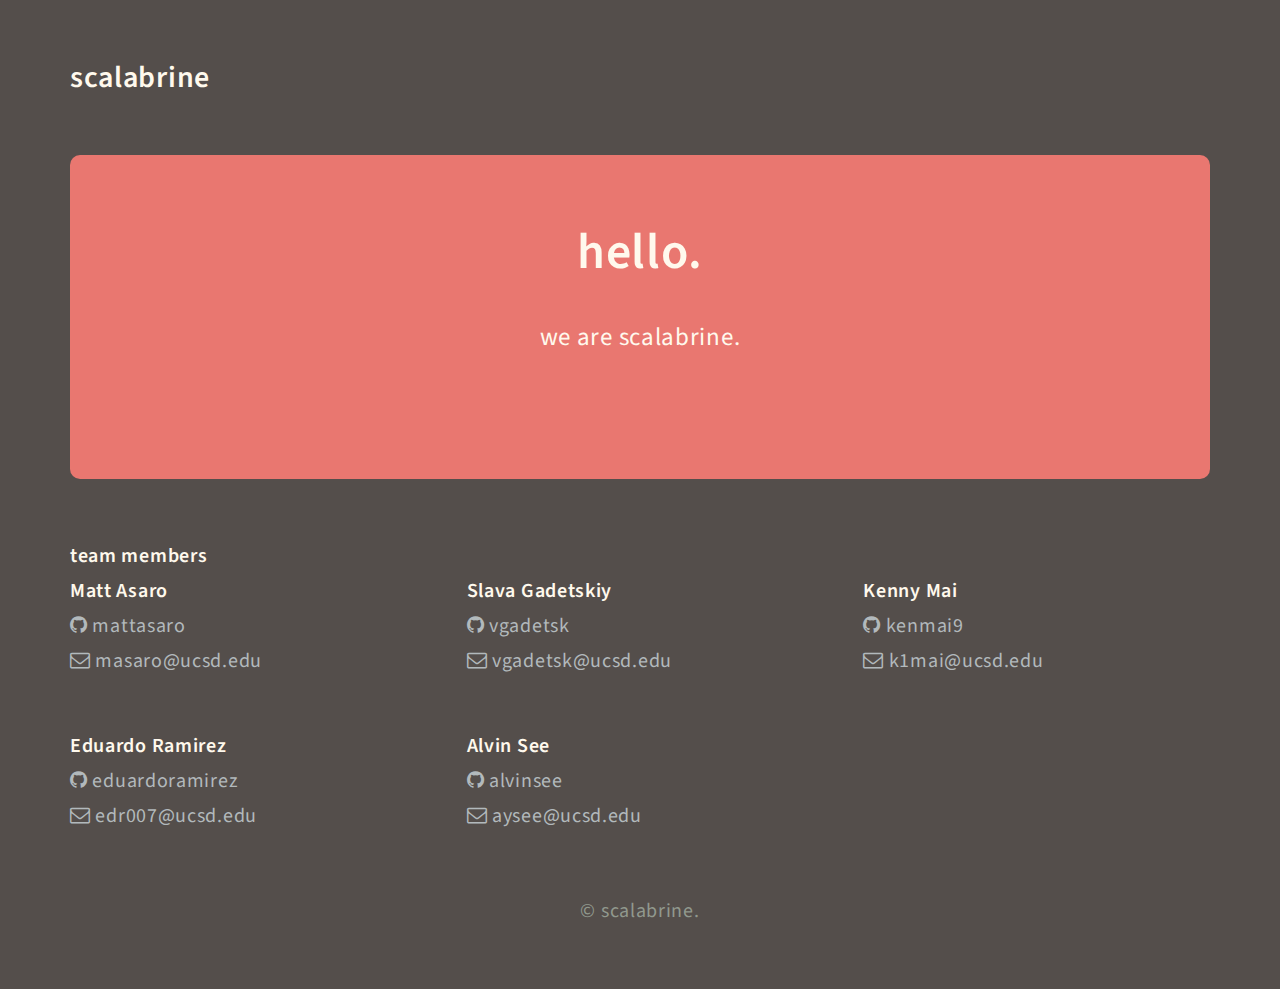
==== index.html @ 69d99161 "piwik update" ====
<!DOCTYPE HTML>
<html>
   <head>
      <title>scalabrine | team 16</title>
      <meta charset="utf-8">
      <link href="http://fonts.googleapis.com/css?family=Source+Sans+Pro:300,300italic,600%7CSource+Code+Pro" rel="stylesheet" />
      <link href="/favicon.ico" rel="shortcut icon" type="image/x-icon" />
      <!--[if lte IE 8]><script src="js/html5shiv.js" type="text/javascript"></script><![endif]-->
      <script src="/js/skel.min.js"></script>
      <script>
      skel.init({
         prefix: '/css/style',
         preloadStyleSheets: true,
         resetCSS: true,
         boxModel: 'border',
         grid: { gutters: 30 },
         breakpoints: {
            wide: { range: '1200-', containers: 1140, grid: { gutters: 50 } },
            narrow: { range: '481-1199', containers: 960 },
            mobile: { range: '-480', containers: 'fluid', lockViewport: true, grid: { collapse: true } }
         }
      });
      document.write('<link rel="stylesheet" href="css/font-awesome.min.css">')
      </script>
   </head>
   <body>
      <div class="container">
         <!-- Header -->
         <header role="banner">
            <div id="header" class="row">
               <div class="4u">
                  <h1>scalabrine</h1>
               </div>
            </div>
         </header>
         <!-- Hero -->
         <section id="hero">
               <h2>hello.</h2>
               <p>we are scalabrine.</p>
         </section>
         <!-- Main -->
         <article>
            <h3>team members</h3>
            <div class="row">
               <section class="4u">
                  <h4>Matt Asaro</h4>
                  <p><i class="fa fa-github"></i> mattasaro</p>
                  <p><i class="fa fa-envelope-o"></i> masaro@ucsd.edu</p>
               </section>
               <section class="4u">
                  <h4>Slava Gadetskiy</h4>
                  <p><i class="fa fa-github"></i> vgadetsk</p>
                  <p><i class="fa fa-envelope-o"></i> vgadetsk@ucsd.edu</p>
               </section>
               <section class="4u">
                  <h4>Kenny Mai</h4>
                  <p><i class="fa fa-github"></i> kenmai9</p>
                  <p><i class="fa fa-envelope-o"></i> k1mai@ucsd.edu</p>
               </section>
            </div>
            <div class="row">
               <section class="4u">
                  <h4>Eduardo Ramirez</h4>
                  <p><i class="fa fa-github"></i> eduardoramirez</p>
                  <p><i class="fa fa-envelope-o"></i> edr007@ucsd.edu</p>
               </section>
               <section class="4u">
                  <h4>Alvin See</h4>
                  <p><i class="fa fa-github"></i> alvinsee</p>
                  <p><i class="fa fa-envelope-o"></i> aysee@ucsd.edu</p>
               </section>
            </div>
         </article>
         <!-- Footer -->
         <footer>
            <div id="footer">
               &copy; scalabrine.
            </div>
         </footer>
      </div>

   <!-- Piwik -->
   <script type="text/javascript">
       var _paq = _paq || [];
       _paq.push(['trackPageView']);
      _paq.push(['enableLinkTracking']);
         (function() {
            var u=(("https:" == document.location.protocol) ? "https" : "http") + "://104.131.195.41/piwik/";
            _paq.push(['setTrackerUrl', u+'piwik.php']);
            _paq.push(['setSiteId', 1]);
             var d=document, g=d.createElement('script'), s=d.getElementsByTagName('script')[0]; g.type='text/javascript';
                   g.defer=true; g.async=true; g.src=u+'piwik.js'; s.parentNode.insertBefore(g,s);
            })();
   </script>
   <noscript><p><img src="http://104.131.195.41/piwik/piwik.php?idsite=1" style="border:0;" alt="" /></p></noscript>
   <!-- End Piwik Code -->


   </body>
</html>
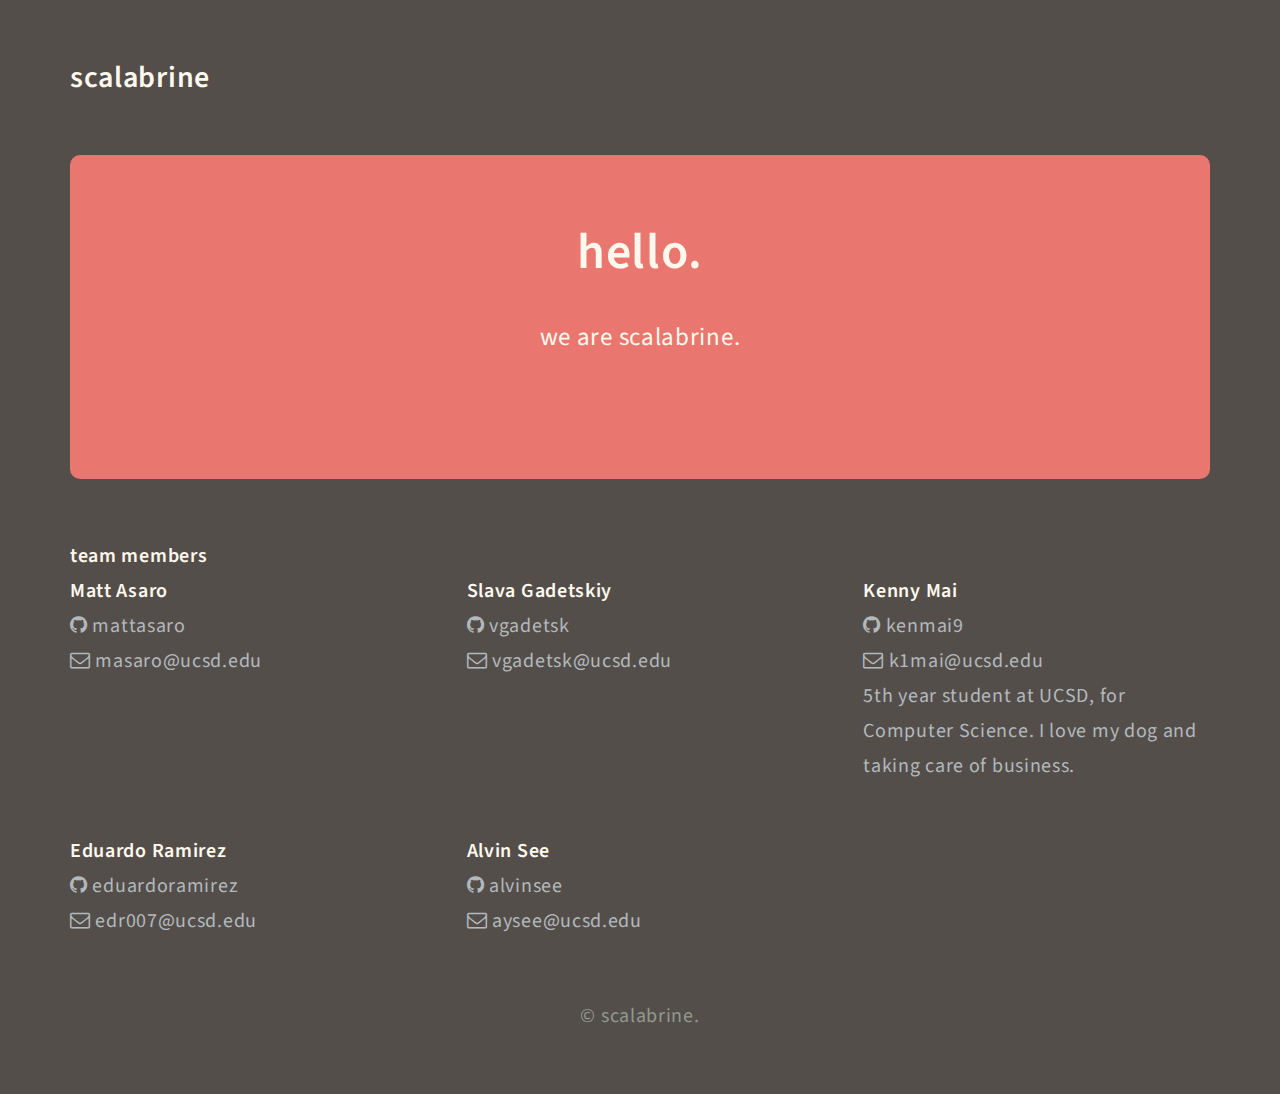
==== commit e583d8f0: "Testing adding a profile to Kenny" ====
--- a/index.html
+++ b/index.html
@@ -4,7 +4,7 @@
       <title>scalabrine | team 16</title>
       <meta charset="utf-8">
       <link href="http://fonts.googleapis.com/css?family=Source+Sans+Pro:300,300italic,600%7CSource+Code+Pro" rel="stylesheet" />
-      <link href="/favicon.ico" rel="shortcut icon" type="image/x-icon" />
+      <link href="images/favicon.ico" rel="shortcut icon" type="image/x-icon" />
       <!--[if lte IE 8]><script src="js/html5shiv.js" type="text/javascript"></script><![endif]-->
       <script src="/js/skel.min.js"></script>
       <script>
@@ -56,6 +56,7 @@
                   <h4>Kenny Mai</h4>
                   <p><i class="fa fa-github"></i> kenmai9</p>
                   <p><i class="fa fa-envelope-o"></i> k1mai@ucsd.edu</p>
+                  <p>5th year student at UCSD, for Computer Science. I love my dog and taking care of business. </p>
                </section>
             </div>
             <div class="row">
@@ -85,14 +86,14 @@
        _paq.push(['trackPageView']);
       _paq.push(['enableLinkTracking']);
          (function() {
-            var u=(("https:" == document.location.protocol) ? "https" : "http") + "://104.131.195.41/piwik/";
+            var u=(("https:" == document.location.protocol) ? "https" : "http") + "://104.131.195.41:9091/piwik/";
             _paq.push(['setTrackerUrl', u+'piwik.php']);
             _paq.push(['setSiteId', 1]);
              var d=document, g=d.createElement('script'), s=d.getElementsByTagName('script')[0]; g.type='text/javascript';
                    g.defer=true; g.async=true; g.src=u+'piwik.js'; s.parentNode.insertBefore(g,s);
             })();
    </script>
-   <noscript><p><img src="http://104.131.195.41/piwik/piwik.php?idsite=1" style="border:0;" alt="" /></p></noscript>
+   <noscript><p><img src="http://104.131.195.41:9091/piwik/piwik.php?idsite=1" style="border:0;" alt="" /></p></noscript>
    <!-- End Piwik Code -->
 
 
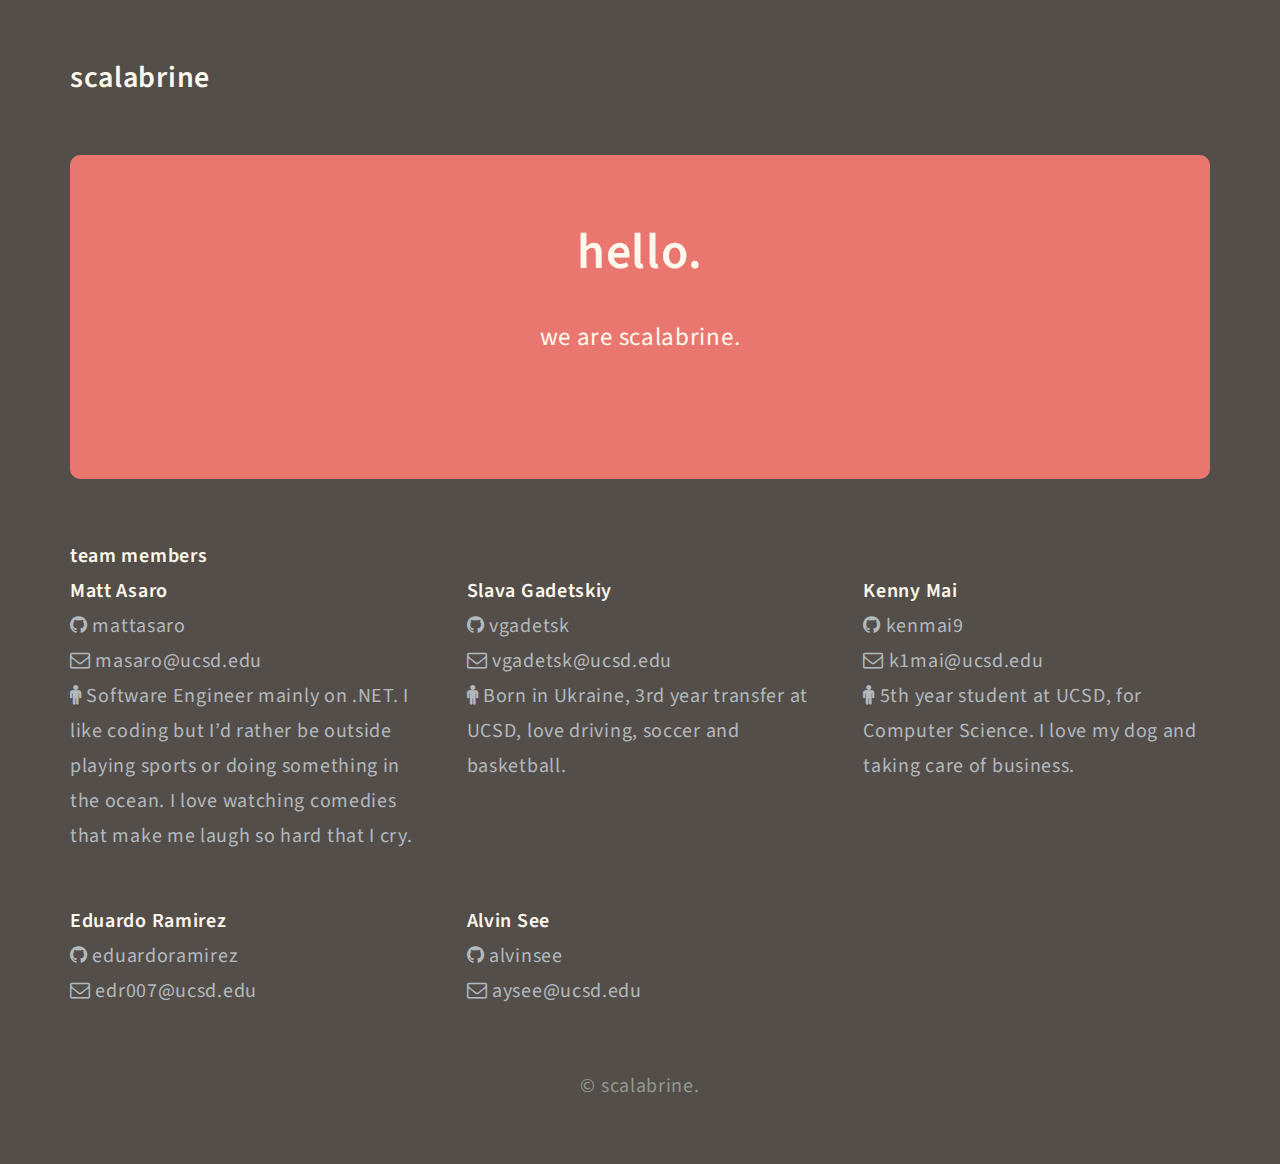
==== commit a16a1974: "Added profiles for Kenny, Matt and Slava. Just testing." ====
--- a/index.html
+++ b/index.html
@@ -46,17 +46,19 @@
                   <h4>Matt Asaro</h4>
                   <p><i class="fa fa-github"></i> mattasaro</p>
                   <p><i class="fa fa-envelope-o"></i> masaro@ucsd.edu</p>
+                  <p><i class="fa fa-male"></i> Software Engineer mainly on .NET. I like coding but I’d rather be outside playing sports or doing something in the ocean. I love watching comedies that make me laugh so hard that I cry.</p>
                </section>
                <section class="4u">
                   <h4>Slava Gadetskiy</h4>
                   <p><i class="fa fa-github"></i> vgadetsk</p>
                   <p><i class="fa fa-envelope-o"></i> vgadetsk@ucsd.edu</p>
+                  <p><i class="fa fa-male"></i> Born in Ukraine, 3rd year transfer at UCSD, love driving, soccer and basketball.</p>
                </section>
                <section class="4u">
                   <h4>Kenny Mai</h4>
                   <p><i class="fa fa-github"></i> kenmai9</p>
                   <p><i class="fa fa-envelope-o"></i> k1mai@ucsd.edu</p>
-                  <p>5th year student at UCSD, for Computer Science. I love my dog and taking care of business. </p>
+                  <p><i class="fa fa-male"></i> 5th year student at UCSD, for Computer Science. I love my dog and taking care of business. </p>
                </section>
             </div>
             <div class="row">
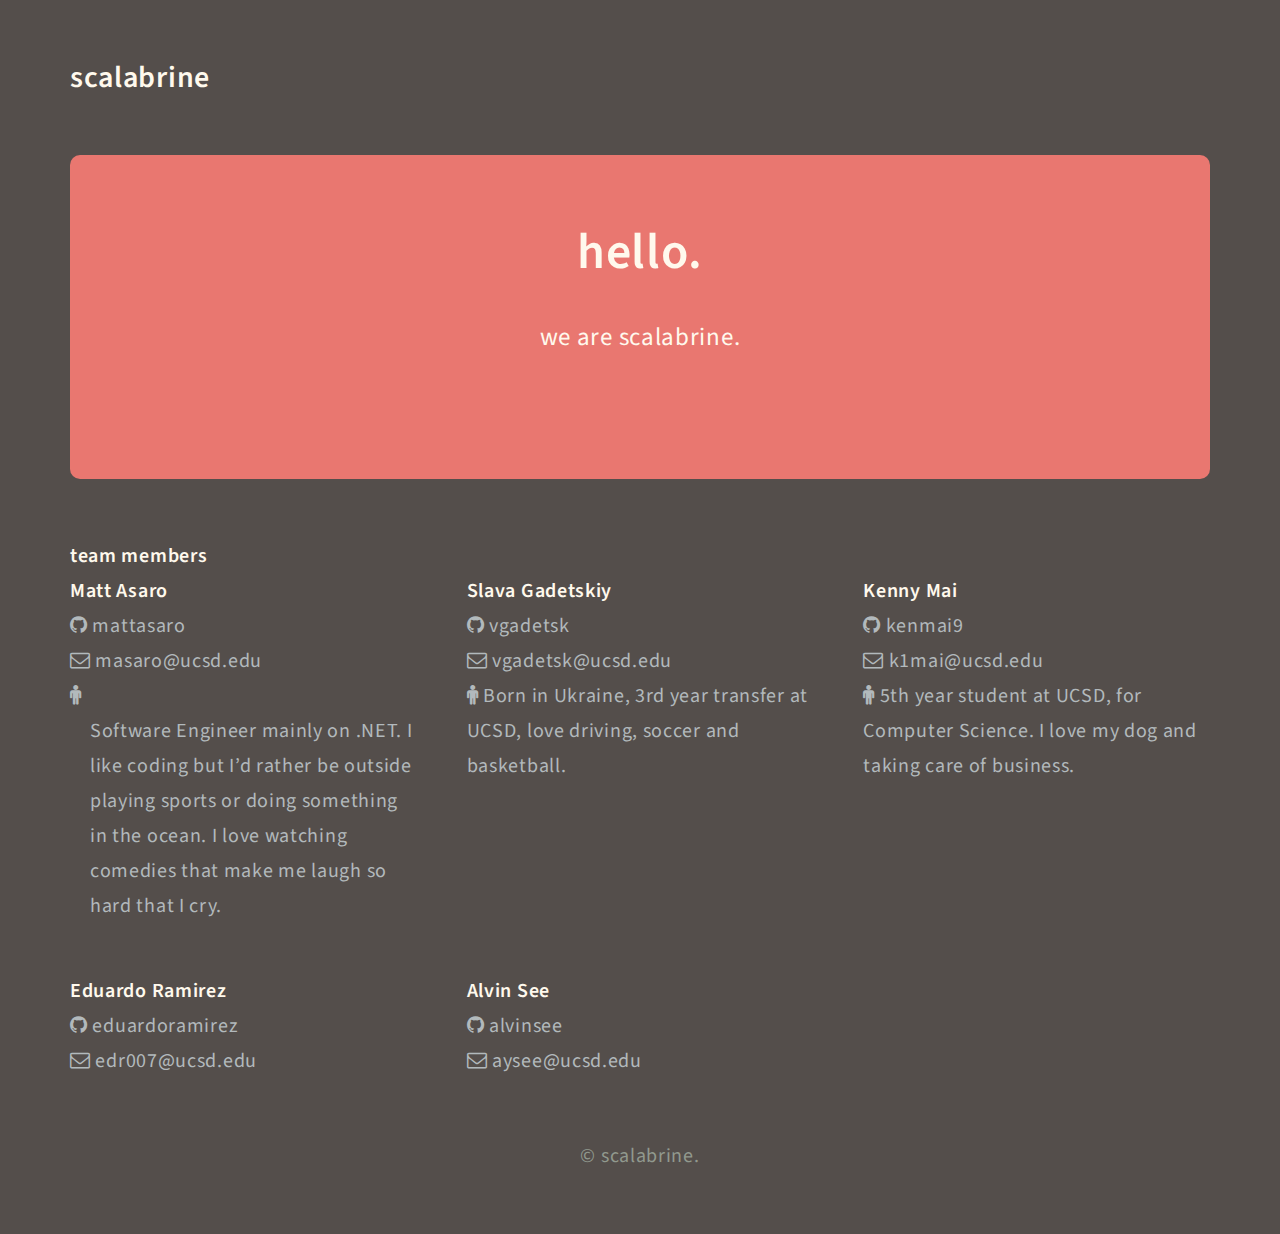
==== commit 50f12e35: "Trying to indent the whole paragraph in the profile." ====
--- a/index.html
+++ b/index.html
@@ -46,7 +46,7 @@
                   <h4>Matt Asaro</h4>
                   <p><i class="fa fa-github"></i> mattasaro</p>
                   <p><i class="fa fa-envelope-o"></i> masaro@ucsd.edu</p>
-                  <p><i class="fa fa-male"></i> Software Engineer mainly on .NET. I like coding but I’d rather be outside playing sports or doing something in the ocean. I love watching comedies that make me laugh so hard that I cry.</p>
+                  <p><i class="fa fa-male"></i><div style="margin-left: 1em;"> Software Engineer mainly on .NET. I like coding but I’d rather be outside playing sports or doing something in the ocean. I love watching comedies that make me laugh so hard that I cry.</div></p>
                </section>
                <section class="4u">
                   <h4>Slava Gadetskiy</h4>
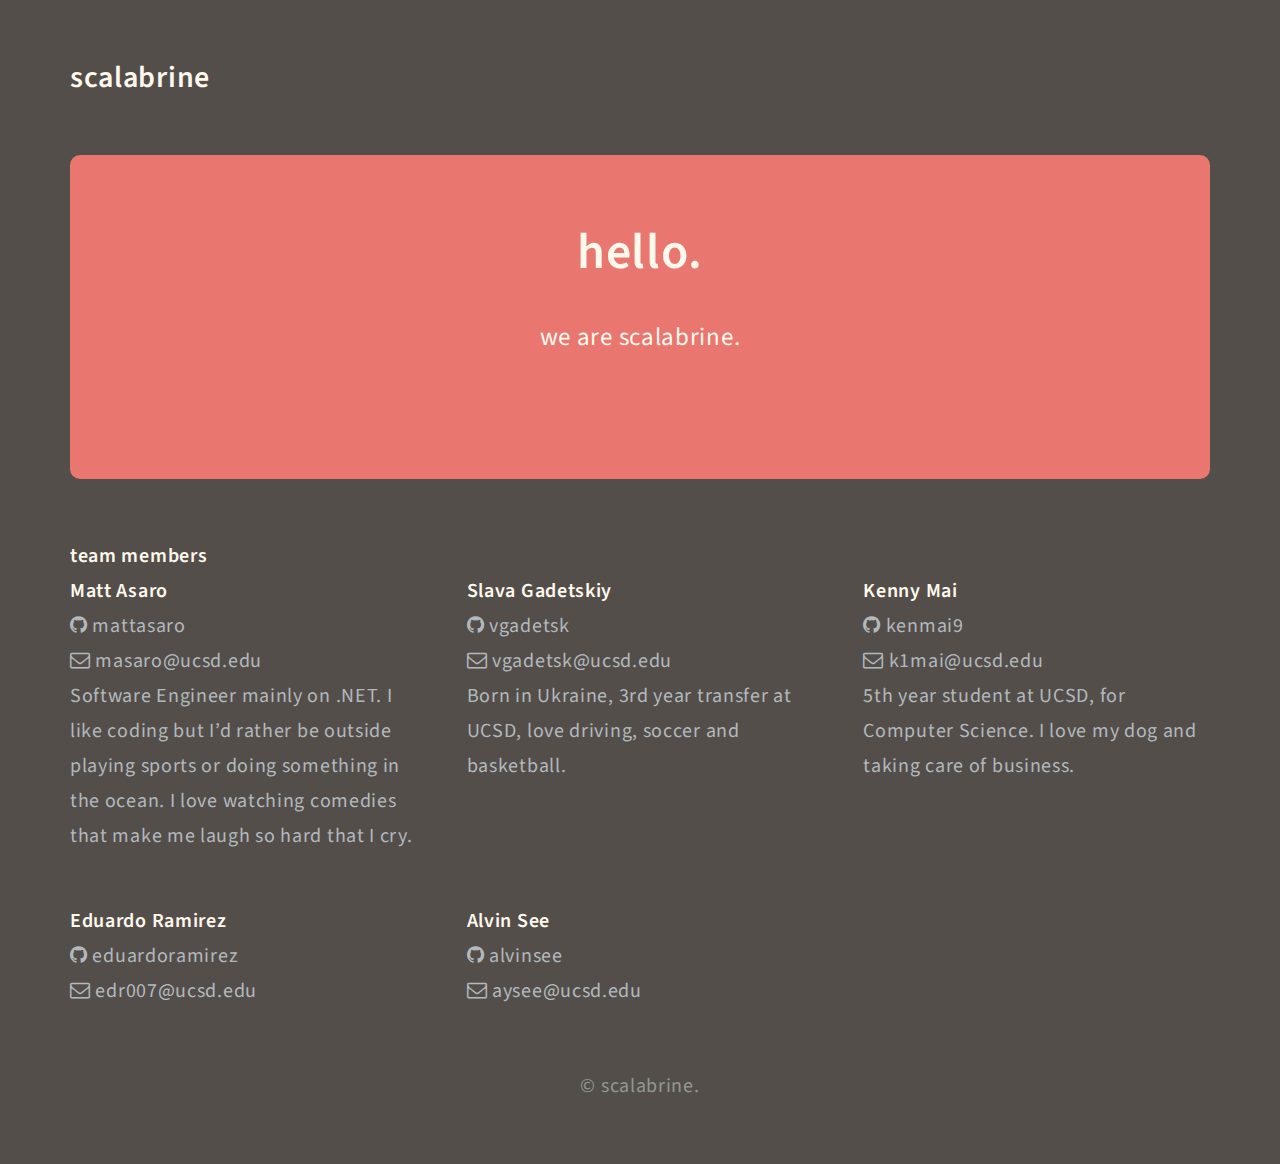
==== commit a1fb76c4: "Removed icon and indent" ====
--- a/index.html
+++ b/index.html
@@ -46,19 +46,19 @@
                   <h4>Matt Asaro</h4>
                   <p><i class="fa fa-github"></i> mattasaro</p>
                   <p><i class="fa fa-envelope-o"></i> masaro@ucsd.edu</p>
-                  <p><i class="fa fa-male"></i><div style="margin-left: 1em;"> Software Engineer mainly on .NET. I like coding but I’d rather be outside playing sports or doing something in the ocean. I love watching comedies that make me laugh so hard that I cry.</div></p>
+                  <p>Software Engineer mainly on .NET. I like coding but I’d rather be outside playing sports or doing something in the ocean. I love watching comedies that make me laugh so hard that I cry.</p>
                </section>
                <section class="4u">
                   <h4>Slava Gadetskiy</h4>
                   <p><i class="fa fa-github"></i> vgadetsk</p>
                   <p><i class="fa fa-envelope-o"></i> vgadetsk@ucsd.edu</p>
-                  <p><i class="fa fa-male"></i> Born in Ukraine, 3rd year transfer at UCSD, love driving, soccer and basketball.</p>
+                  <p>Born in Ukraine, 3rd year transfer at UCSD, love driving, soccer and basketball.</p>
                </section>
                <section class="4u">
                   <h4>Kenny Mai</h4>
                   <p><i class="fa fa-github"></i> kenmai9</p>
                   <p><i class="fa fa-envelope-o"></i> k1mai@ucsd.edu</p>
-                  <p><i class="fa fa-male"></i> 5th year student at UCSD, for Computer Science. I love my dog and taking care of business. </p>
+                  <p>5th year student at UCSD, for Computer Science. I love my dog and taking care of business. </p>
                </section>
             </div>
             <div class="row">
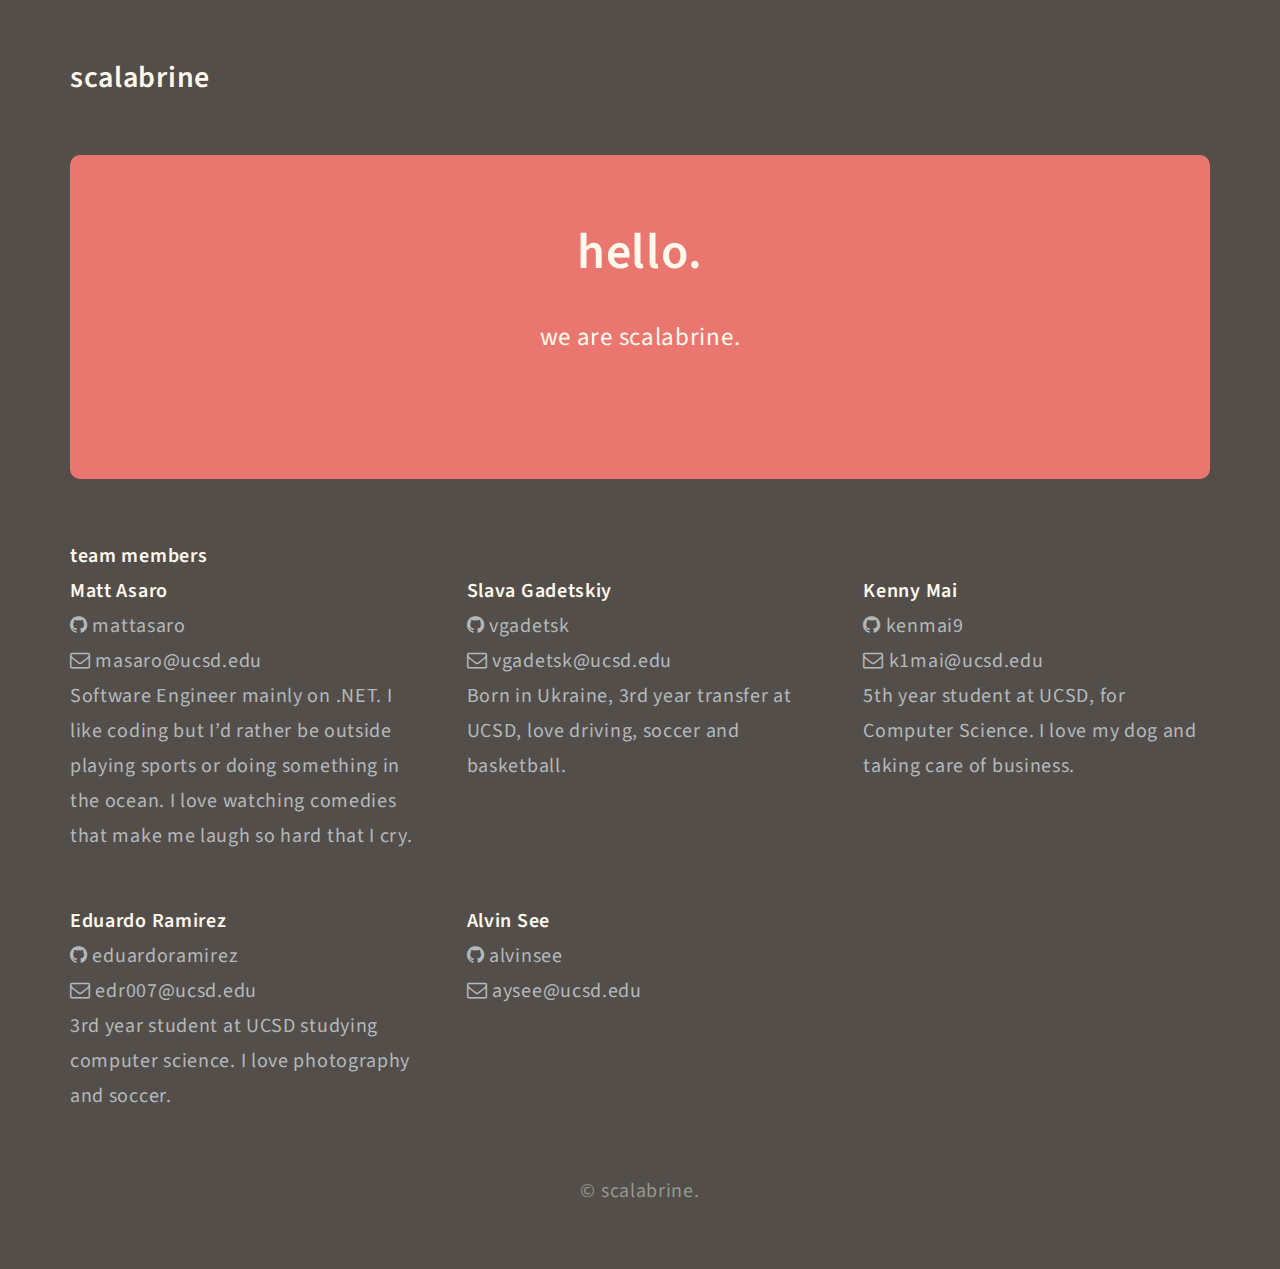
==== commit 5020cdfc: "Update index.html" ====
--- a/index.html
+++ b/index.html
@@ -58,7 +58,7 @@
                   <h4>Kenny Mai</h4>
                   <p><i class="fa fa-github"></i> kenmai9</p>
                   <p><i class="fa fa-envelope-o"></i> k1mai@ucsd.edu</p>
-                  <p>5th year student at UCSD, for Computer Science. I love my dog and taking care of business. </p>
+                  <p>5th year student at UCSD, for Computer Science. I love my dog and taking care of business.</p>
                </section>
             </div>
             <div class="row">
@@ -66,6 +66,7 @@
                   <h4>Eduardo Ramirez</h4>
                   <p><i class="fa fa-github"></i> eduardoramirez</p>
                   <p><i class="fa fa-envelope-o"></i> edr007@ucsd.edu</p>
+                  <p>3rd year student at UCSD studying computer science. I love photography and soccer.</p>
                </section>
                <section class="4u">
                   <h4>Alvin See</h4>
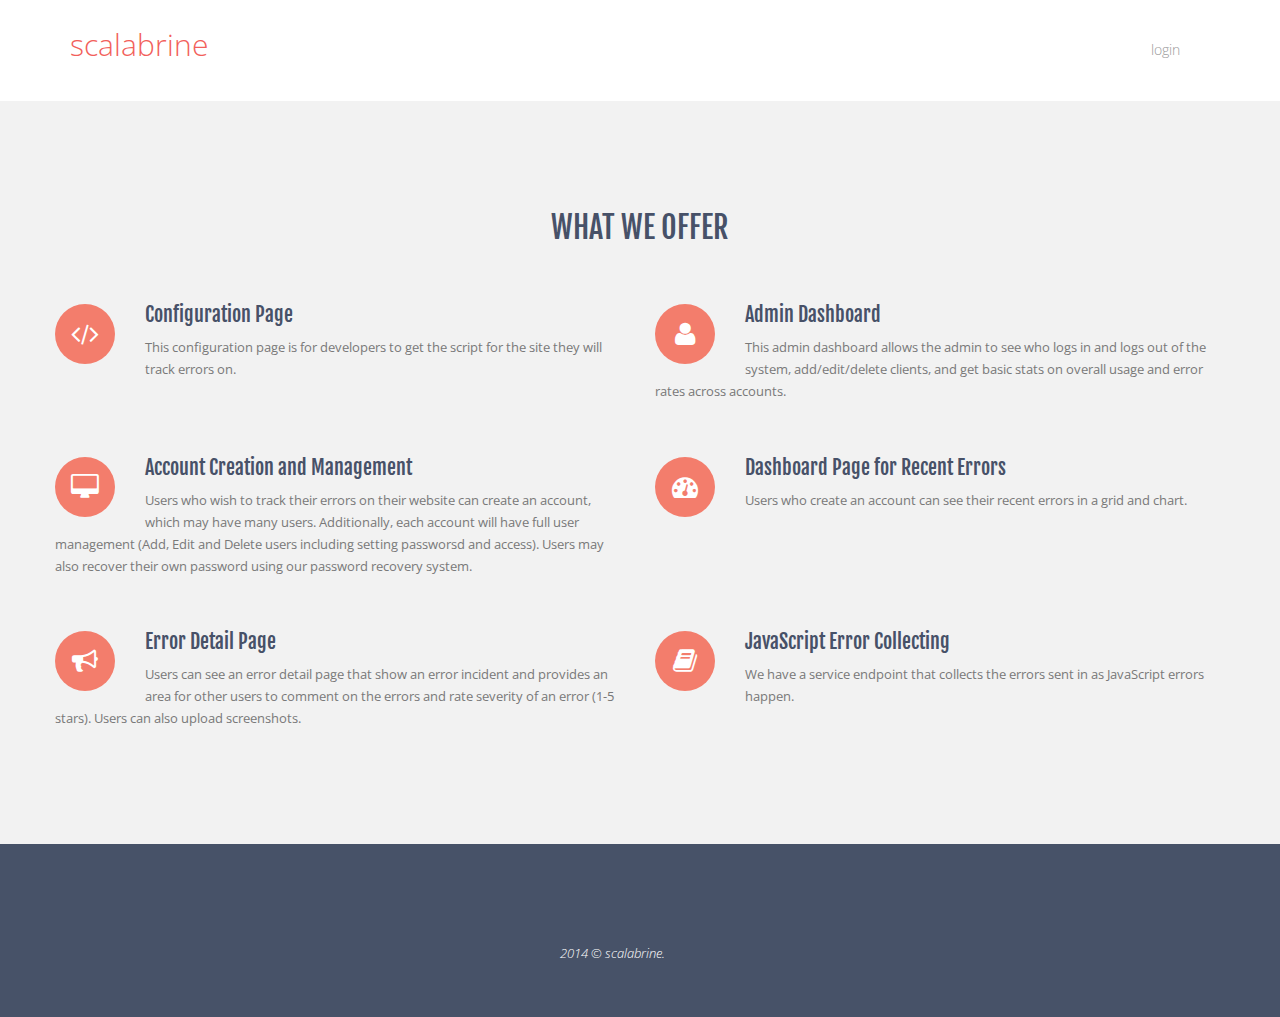
==== commit 11ba2d82: "new design + php integrated" ====
--- a/index.html
+++ b/index.html
@@ -1,104 +1,151 @@
-<!DOCTYPE HTML>
-<html>
-   <head>
-      <title>scalabrine | team 16</title>
-      <meta charset="utf-8">
-      <link href="http://fonts.googleapis.com/css?family=Source+Sans+Pro:300,300italic,600%7CSource+Code+Pro" rel="stylesheet" />
-      <link href="images/favicon.ico" rel="shortcut icon" type="image/x-icon" />
-      <!--[if lte IE 8]><script src="js/html5shiv.js" type="text/javascript"></script><![endif]-->
-      <script src="/js/skel.min.js"></script>
-      <script>
-      skel.init({
-         prefix: '/css/style',
-         preloadStyleSheets: true,
-         resetCSS: true,
-         boxModel: 'border',
-         grid: { gutters: 30 },
-         breakpoints: {
-            wide: { range: '1200-', containers: 1140, grid: { gutters: 50 } },
-            narrow: { range: '481-1199', containers: 960 },
-            mobile: { range: '-480', containers: 'fluid', lockViewport: true, grid: { collapse: true } }
-         }
-      });
-      document.write('<link rel="stylesheet" href="css/font-awesome.min.css">')
-      </script>
-   </head>
-   <body>
-      <div class="container">
-         <!-- Header -->
-         <header role="banner">
-            <div id="header" class="row">
-               <div class="4u">
-                  <h1>scalabrine</h1>
-               </div>
-            </div>
-         </header>
-         <!-- Hero -->
-         <section id="hero">
-               <h2>hello.</h2>
-               <p>we are scalabrine.</p>
-         </section>
-         <!-- Main -->
-         <article>
-            <h3>team members</h3>
-            <div class="row">
-               <section class="4u">
-                  <h4>Matt Asaro</h4>
-                  <p><i class="fa fa-github"></i> mattasaro</p>
-                  <p><i class="fa fa-envelope-o"></i> masaro@ucsd.edu</p>
-                  <p>Software Engineer mainly on .NET. I like coding but I’d rather be outside playing sports or doing something in the ocean. I love watching comedies that make me laugh so hard that I cry.</p>
-               </section>
-               <section class="4u">
-                  <h4>Slava Gadetskiy</h4>
-                  <p><i class="fa fa-github"></i> vgadetsk</p>
-                  <p><i class="fa fa-envelope-o"></i> vgadetsk@ucsd.edu</p>
-                  <p>Born in Ukraine, 3rd year transfer at UCSD, love driving, soccer and basketball.</p>
-               </section>
-               <section class="4u">
-                  <h4>Kenny Mai</h4>
-                  <p><i class="fa fa-github"></i> kenmai9</p>
-                  <p><i class="fa fa-envelope-o"></i> k1mai@ucsd.edu</p>
-                  <p>5th year student at UCSD, for Computer Science. I love my dog and taking care of business.</p>
-               </section>
-            </div>
-            <div class="row">
-               <section class="4u">
-                  <h4>Eduardo Ramirez</h4>
-                  <p><i class="fa fa-github"></i> eduardoramirez</p>
-                  <p><i class="fa fa-envelope-o"></i> edr007@ucsd.edu</p>
-                  <p>3rd year student at UCSD studying computer science. I love photography and soccer.</p>
-               </section>
-               <section class="4u">
-                  <h4>Alvin See</h4>
-                  <p><i class="fa fa-github"></i> alvinsee</p>
-                  <p><i class="fa fa-envelope-o"></i> aysee@ucsd.edu</p>
-               </section>
-            </div>
-         </article>
-         <!-- Footer -->
-         <footer>
-            <div id="footer">
-               &copy; scalabrine.
-            </div>
-         </footer>
-      </div>
-
-   <!-- Piwik -->
-   <script type="text/javascript">
-       var _paq = _paq || [];
-       _paq.push(['trackPageView']);
-      _paq.push(['enableLinkTracking']);
-         (function() {
-            var u=(("https:" == document.location.protocol) ? "https" : "http") + "://104.131.195.41:9091/piwik/";
-            _paq.push(['setTrackerUrl', u+'piwik.php']);
-            _paq.push(['setSiteId', 1]);
-             var d=document, g=d.createElement('script'), s=d.getElementsByTagName('script')[0]; g.type='text/javascript';
-                   g.defer=true; g.async=true; g.src=u+'piwik.js'; s.parentNode.insertBefore(g,s);
-            })();
-   </script>
-   <noscript><p><img src="http://104.131.195.41:9091/piwik/piwik.php?idsite=1" style="border:0;" alt="" /></p></noscript>
-   <!-- End Piwik Code -->
-
-
-   </body>
-</html>
+<!DOCTYPE html>
+<html lang="en">
+  <head>
+    <meta charset="utf-8">
+    <meta name="viewport" content="width=device-width, initial-scale=1.0">
+    <meta name="description" content="services">
+    <link rel="shortcut icon" href="img/favicon.png">
+
+    <title>scalabrine | services</title>
+
+    <!-- Bootstrap core CSS -->
+    <link href="/css/bootstrap.min.css" rel="stylesheet">
+    <link href="/css/theme.css" rel="stylesheet">
+    <link href="/css/bootstrap-reset.css" rel="stylesheet">
+    <!--external css-->
+    <link href="/assets/font-awesome/css/font-awesome.css" rel="stylesheet" />
+
+    <!-- Custom styles -->
+    <link href="/css/style.css" rel="stylesheet">
+    <link href="/css/style-responsive.css" rel="stylesheet" />
+
+    <!-- HTML5 shim and Respond.js IE8 support of HTML5 tooltipss and media queries -->
+    <!--[if lt IE 9]>
+      <script src="/js/html5shiv.js"></script>
+      <script src="/js/respond.min.js"></script>
+    <![endif]-->
+  </head>
+
+  <body>
+    <!--header start-->
+    <header class="header-frontend">
+        <div class="navbar navbar-default navbar-static-top">
+            <div class="container">
+                <div class="navbar-header">
+                    <button type="button" class="navbar-toggle" data-toggle="collapse" data-target=".navbar-collapse">
+                        <span class="icon-bar"></span>
+                        <span class="icon-bar"></span>
+                        <span class="icon-bar"></span>
+                    </button>
+                    <a class="navbar-brand" href="index.html"><span>scalabrine</span></a>
+                </div>
+                <div class="navbar-collapse collapse ">
+                    <ul class="nav navbar-nav">
+                        <li><a href="/dashboard/login.php">login</a></li>
+                    </ul>
+                </div>
+            </div>
+        </div>
+    </header>
+    <!--header end-->
+
+
+     <div class="gray-box mbot50">
+        <div class="container">
+            <div class="row">
+                <div class="row">
+                    <div class="text-center feature-head">
+                        <h1> What We Offer </h1>
+                    </div>
+                    <div class="services">
+                        <div class="col-lg-6 col-sm-6">
+                            <div class="icon-wrap ico-bg round">
+                                <i class="icon-code"></i>
+                            </div>
+                            <div class="content">
+                                <h3 class="title"> Configuration Page </h3>
+                                <p>This configuration page is for developers to get the script for the site they will track errors on.</p>
+                            </div>
+                        </div>
+                        <div class="col-lg-6 col-sm-6">
+                            <div class="icon-wrap ico-bg round">
+                                <i class="icon-user"></i>
+                            </div>
+                            <div class="content">
+                                <h3 class="title"> Admin Dashboard </h3>
+                                <p>This admin dashboard allows the admin to see who logs in and logs out of the system, add/edit/delete clients, and get basic stats on overall usage and error rates across accounts.</p>
+                            </div>
+                        </div>
+                    </div>
+                    <div class="services">
+                        <div class="col-lg-6 col-sm-6">
+                            <div class="icon-wrap ico-bg round">
+                                <i class="icon-desktop"></i>
+                            </div>
+                            <div class="content">
+                                <h3 class="title"> Account Creation and Management </h3>
+                                <p>Users who wish to track their errors on their website can create an account, which may have many users. Additionally, each account will have full user management (Add, Edit and Delete users including setting passworsd and access). Users may also recover their own password using our password recovery system.</p>
+                            </div>
+                        </div>
+                        <div class="col-lg-6 col-sm-6">
+                            <div class="icon-wrap ico-bg round">
+                                <i class="icon-dashboard"></i>
+                            </div>
+                            <div class="content">
+                                <h3 class="title">Dashboard Page for Recent Errors</h3>
+                                <p>Users who create an account can see their recent errors in a grid and chart.</p>
+                            </div>
+                        </div>
+                    </div>
+                    <div class="services">
+                        <div class="col-lg-6 col-sm-6">
+                            <div class="icon-wrap ico-bg round">
+                                <i class=" icon-bullhorn"></i>
+                            </div>
+                            <div class="content">
+                                <h3 class="title">Error Detail Page</h3>
+                                <p>Users can see an error detail page that show an error incident and provides an area for other users to comment on the errors and rate severity of an error (1-5 stars). Users can also upload screenshots.</p>
+                            </div>
+                        </div>
+                        <div class="col-lg-6 col-sm-6">
+                            <div class="icon-wrap ico-bg round">
+                                <i class=" icon-book"></i>
+                            </div>
+                            <div class="content">
+                                <h3 class="title">JavaScript Error Collecting</h3>
+                                <p>We have a service endpoint that collects the errors sent in as JavaScript errors happen.</p>
+                            </div>
+                        </div>
+                    </div>
+                </div>
+            </div>
+        </div>
+     </div>
+
+
+     <!--footer start-->
+     <footer class="footer">
+         <div class="container">
+             <div class="col-lg-5 col-lg-offset-5">
+                <em>2014 &copy; scalabrine.</em>
+             </div>
+         </div>
+     </footer>
+     <!--footer end-->
+
+  <!-- js placed at the end of the document so the pages load faster -->
+    <script src="/js/jquery.js"></script>
+    <script src="/js/bootstrap.min.js"></script>
+    <script src="/js/jquery.easing.min.js"></script>
+    
+     <!--common script for all pages-->
+    <script src="/js/common-scripts.js"></script>
+
+
+  <script>
+
+
+  </script>
+
+  </body>
+</html>
--- a/css/theme.css
+++ b/css/theme.css
@@ -0,0 +1,14 @@
+body {
+  padding-top: 70px;
+  padding-bottom: 30px;
+}
+
+.theme-dropdown .dropdown-menu {
+  display: block;
+  position: static;
+  margin-bottom: 20px;
+}
+
+.theme-showcase > p > .btn {
+  margin: 5px 0;
+}--- a/css/style.css
+++ b/css/style.css
@@ -0,0 +1,378 @@
+/* Import fonts */
+@import url(http://fonts.googleapis.com/css?family=Open+Sans:400,300,300italic,400italic,600,600italic,700,700italic,800,800italic);
+@import url(http://fonts.googleapis.com/css?family=Fjalla+One);
+
+body {
+    color: #797979;
+    background-color: #475268;
+    font-family: 'Open Sans', sans-serif;
+    padding: 0px !important;
+    margin: 0px !important;
+    font-size:13px;
+}
+
+
+a, a:hover, a:focus {
+    text-decoration: none;
+    outline: none;
+}
+
+::selection {
+    background: #F77B6F;
+    color: #fff;
+}
+::-moz-selection {
+    background: #F77B6F;
+    color: #fff;
+}
+
+h1,h2,h3,h4,h5,h6 {
+    font-family: 'Open Sans', sans-serif;
+}
+
+a {
+    color: #444e67;
+}
+
+a:hover {
+    color: #f77b6f;
+}
+
+p {line-height: 22px}
+
+/*header*/
+.feature-head {
+    padding: 50px 0;
+}
+
+.feature-head h1{
+    color: #475168;
+    font-size: 30px;
+    font-weight: 300;
+    text-transform: uppercase;
+    margin-top: 0;
+    font-family: 'Fjalla One', sans-serif;
+}
+
+.feature-head p{
+    color: #8a8b8b;
+    font-size: 18px;
+    font-weight: 300;
+}
+
+
+.header-frontend .navbar {
+    margin-bottom: 0;
+}
+
+.navbar-default {
+    border: none;
+}
+
+.navbar-brand {
+    color: #bcc0cd;
+    font-size: 30px;
+    font-weight: 100;
+    line-height: 30px;
+    margin-top: 30px;
+    padding: 0 0 0 15px;
+}
+
+.navbar-brand span{
+    color: #f25f5b;
+}
+
+.header-frontend .navbar-collapse  ul.navbar-nav {
+    float: right;
+    margin-right: 0;
+}
+
+.header-frontend .navbar-default{
+    background-color: #fff;
+}
+
+.header-frontend .nav li a, .header-frontend .nav li.active ul.dropdown-menu li a {
+    color: #999;
+    font-size: 14px;
+    font-weight: 300;
+    background: none;
+}
+
+.header-frontend .nav li a:hover,
+.header-frontend .nav li a:focus,
+.header-frontend .nav li.active a,
+.header-frontend .nav li.active a:hover,
+.header-frontend .nav li a.dropdown-toggle:hover,
+.header-frontend .nav li a.dropdown-toggle:focus,
+.header-frontend .nav li.active ul.dropdown-menu li a:hover,
+.header-frontend .nav li.active ul.dropdown-menu li.active a{
+    color: #fff ;
+    background-color: #f77b6f;
+    -webkit-transition: all .3s ease;
+    -moz-transition: all .3s ease;
+    -ms-transition: all .3s ease;
+    -o-transition: all .3s ease;
+    transition: all .3s ease;
+}
+
+
+.header-frontend .navbar-default .navbar-nav > .open > a,
+.header-frontend .navbar-default .navbar-nav > .open > a:hover,
+.header-frontend .navbar-default .navbar-nav > .open > a:focus {
+    color: #fff;
+    background-color: #f77b6f;
+    -webkit-transition: all .3s ease;
+    -moz-transition: all .3s ease;
+    -ms-transition: all .3s ease;
+    -o-transition: all .3s ease;
+    transition: all .3s ease;
+}
+
+
+.header-frontend .navbar {
+    min-height: 100px;
+}
+
+.header-frontend .navbar-nav > li  {
+    padding-bottom: 30px;
+    padding-top: 30px;
+}
+
+.header-frontend  .navbar-nav > li > a {
+    padding-bottom: 6px;
+    padding-top: 5px;
+    border-radius: 5px;
+    -webkit-border-radius: 5px;
+    margin-left: 2px;
+    line-height: 30px;
+
+    -webkit-transition: all .3s ease;
+    -moz-transition: all .3s ease;
+    -ms-transition: all .3s ease;
+    -o-transition: all .3s ease;
+    transition: all .3s ease;
+}
+
+
+.dropdown-menu li a:hover {
+    color: #fff !important;
+}
+
+.header-frontend .nav .caret {
+    border-bottom-color: #999;
+    border-top-color: #999;
+}
+
+.dropdown-menu  {
+    box-shadow: none;
+    border-radius: 0;
+}
+
+.header-frontend .nav li .dropdown-menu  {
+   padding: 0;
+}
+
+.header-frontend .nav li .dropdown-menu li a {
+   line-height: 28px;
+   padding: 3px 12px;
+}
+
+/*tabs*/
+
+.tab {
+    background: #f4f4f4;
+}
+
+.tab .nav > li > a {
+    padding: 18px 15px;
+}
+
+.tab-bg-dark-navy-blue {
+    background:#6f6f6f;
+    border-bottom: none;
+    border-radius: 5px 5px 0 0;
+    -webkit-border-radius: 5px 5px 0 0;
+    padding: 0;
+}
+
+.tab-bg-dark-navy-blue .nav > li > a:hover, .tab-bg-dark-navy-blue .nav > li > a:focus {
+    background-color: #f4f4f4;
+    text-decoration: none;
+}
+
+
+.panel-heading .nav > li > a,
+.panel-heading .nav > li.active > a, .panel-heading .nav > li.active > a:hover, .panel-heading .nav > li.active > a:focus {
+    border-width: 0;
+    border-radius: 0;
+}
+
+.panel-heading .nav > li > a {
+    color: #fff;
+}
+
+.panel-heading .nav > li.active > a, .panel-heading .nav > li > a:hover {
+    color: #6f6f6f;
+    background: #f4f4f4;
+}
+
+.panel-heading .nav > li:first-child.active > a, .panel-heading .nav > li:first-child > a:hover {
+    border-radius: 4px 0 0 0;
+    -webkit-border-radius: 4px 0 0 0;
+}
+
+.tab .nav-tabs.nav-justified > li {
+    border-right: 1px solid #f4f4f4;
+}
+
+.tab .nav-tabs.nav-justified > li:last-child {
+    border-right: none;
+}
+
+.p-head {
+    color: #F77B6F;
+    font-size: 14px;
+    font-weight: 400;
+}
+
+.cmt-head {
+    font-size: 14px;
+    font-weight: 400;
+}
+
+.p-thumb img {
+    border-radius: 3px;
+    -webkit-border-radius: 3px;
+    height: 50px;
+    width: 50px;
+}
+
+
+.mask a i {
+    color: #242424 !important;
+    font-size: 16px;
+    line-height: 40px;
+}
+
+.r-work {
+    color: #475168;
+    text-transform: uppercase;
+    font-size: 24px;
+    font-weight: 400;
+    margin-bottom: 20px;
+    font-family: 'Fjalla One', sans-serif;
+}
+
+.bx-wrapper {
+    margin-bottom: 120px;
+}
+
+.icon-wrap {
+    font-size: 2em;
+    height: 60px;
+    width: 60px;
+    float: left;
+    line-height: 60px;
+    text-align: center;
+    color: #fff;
+    margin-right: 30px;
+}
+
+.ico-bg {
+    background: #f37d6c;
+}
+
+.round {
+    border-radius: 50%;
+    -webkit-border-radius: 50%;
+}
+
+
+.content h3, .media h3 {
+    margin-top: 0;
+    color: #475168;
+    font-size: 20px;
+    font-family: 'Fjalla One', sans-serif;
+}
+
+.media h3 {
+    margin-top:20px;
+}
+
+.media-body h4 {
+    font-size: 16px;
+    color: #475168;
+}
+
+.services {
+    margin-bottom: 40px;
+    display: inline-block;
+    width: 100%;
+}
+
+.gray-box {
+    background: #f2f2f2;
+    padding: 60px 0;
+}
+
+/*buttons*/
+
+.btn-row {
+    margin-bottom: 30px;
+}
+
+.media p {
+    line-height: normal;
+}
+
+ul.tag  {
+    display: inline-block;
+    width: 100%;
+}
+
+ul.tag li {
+    float: left;
+    margin: 10px 10px 0 0;
+    border-bottom: none;
+}
+ul.tag li a {
+    border: 1px solid #e8e8e8;
+    padding: 0 10px;
+    border-radius:4px ;
+    -webkit-border-radius:4px ;
+}
+
+.media img.media-object {
+    border-radius: 50%;
+    -webkit-border-radius: 50%;
+    height: 80px;
+    width: 80px;
+}
+
+
+/*footer*/
+
+.footer {
+    background: #475268;
+    color: #fff;
+    padding: 50px 0;
+    margin-top: 50px;
+    display: inline-block;
+    width: 100%;
+    font-weight: 300;
+}
+
+.footer h1 {
+    font-size: 20px;
+    text-transform: uppercase;
+    font-weight: 400;
+    margin-top: 0;
+    margin-bottom: 20px;
+    font-family: 'Fjalla One', sans-serif;
+}
+
+
+.footer address a {
+    color: #f37c6b;
+}
+
--- a/css/style-responsive.css
+++ b/css/style-responsive.css
@@ -0,0 +1,141 @@
+@media (min-width: 768px) and (max-width: 980px) {
+    .col-4 .item {
+        width: 47%;
+        margin-right: 2%;
+        margin-bottom: 2%;
+    }
+}
+
+@media (max-width: 768px) {
+
+
+    .navbar-toggle {
+        margin-top: 12px;
+    }
+
+    .header-frontend .navbar-collapse  ul.navbar-nav {
+        float: none;
+        margin-left: 0;
+    }
+
+    .header-frontend .nav li a:hover,
+    .header-frontend .nav li a:focus,
+    .header-frontend .nav li a.dropdown-toggle:focus,
+    .header-frontend .nav li a.dropdown-toggle .dropdown-menu li a:hover,
+    .header-frontend .nav li.active a,
+    .header-frontend .dropdown-menu li a:hover {
+        color: #fff !important;
+    }
+
+    .header-frontend .navbar-nav > li {
+        padding: 0;
+        margin-bottom: 2px;
+    }
+
+    .header-frontend .nav li ul.dropdown-menu li a {
+        margin-left: 0px;
+        color: #999!important; ;
+    }
+
+    .header-frontend .nav li .dropdown-menu li a:hover, .header-frontend .nav li .dropdown-menu li.active a {
+        color: #fff !important;
+    }
+
+    .purchase-btn, .about-testimonial {
+        margin-top: 10px;
+    }
+
+    .breadcrumb.pull-right{
+        padding: 0;
+    }
+
+    .search, .bx-controls-direction {
+        display: none;
+    }
+
+    .tweet-box {
+        margin-bottom: 20px;
+    }
+
+    .property img {
+        width: 80%;
+    }
+
+    .bx-wrapper {
+        margin-bottom: 60px;
+    }
+
+    .purchase-btn, .about-testimonial {
+        margin-top: 0;
+    }
+
+    .purchase-btn {
+        line-height: 98px;
+    }
+
+    .social-link-footer li a {
+        font-size: 16px;
+        height: 40px;
+        width: 40px;
+    }
+
+    .navbar-header {
+        float: none;
+        text-align: center;
+        width: 100%;
+        margin: 10px 0;
+    }
+
+    .navbar-brand {
+        float: none;
+
+    }
+
+    .carousel-control {
+        font-size: 45px;
+        line-height: 70px;
+    }
+
+    .btn, .form-control {
+        margin-bottom: 10px;
+    }
+
+
+
+}
+
+
+@media (max-width: 480px) {
+
+    .header-frontend .navbar {
+        min-height: 60px;
+    }
+
+    .navbar-toggle {
+        margin-right: -10px;
+    }
+
+    .header-frontend .nav li .dropdown-menu li a:hover {
+        color: #f77b6f !important;
+    }
+
+    .navbar-brand {
+        margin-top: 10px !important;
+        float: left !important;
+    }
+
+    .col-4 .item {
+        width: 100%;
+        margin-right: 0%;
+        margin-bottom: 2%;
+    }
+}
+
+@media (max-width:320px) {
+
+
+}
+
+
+
+
